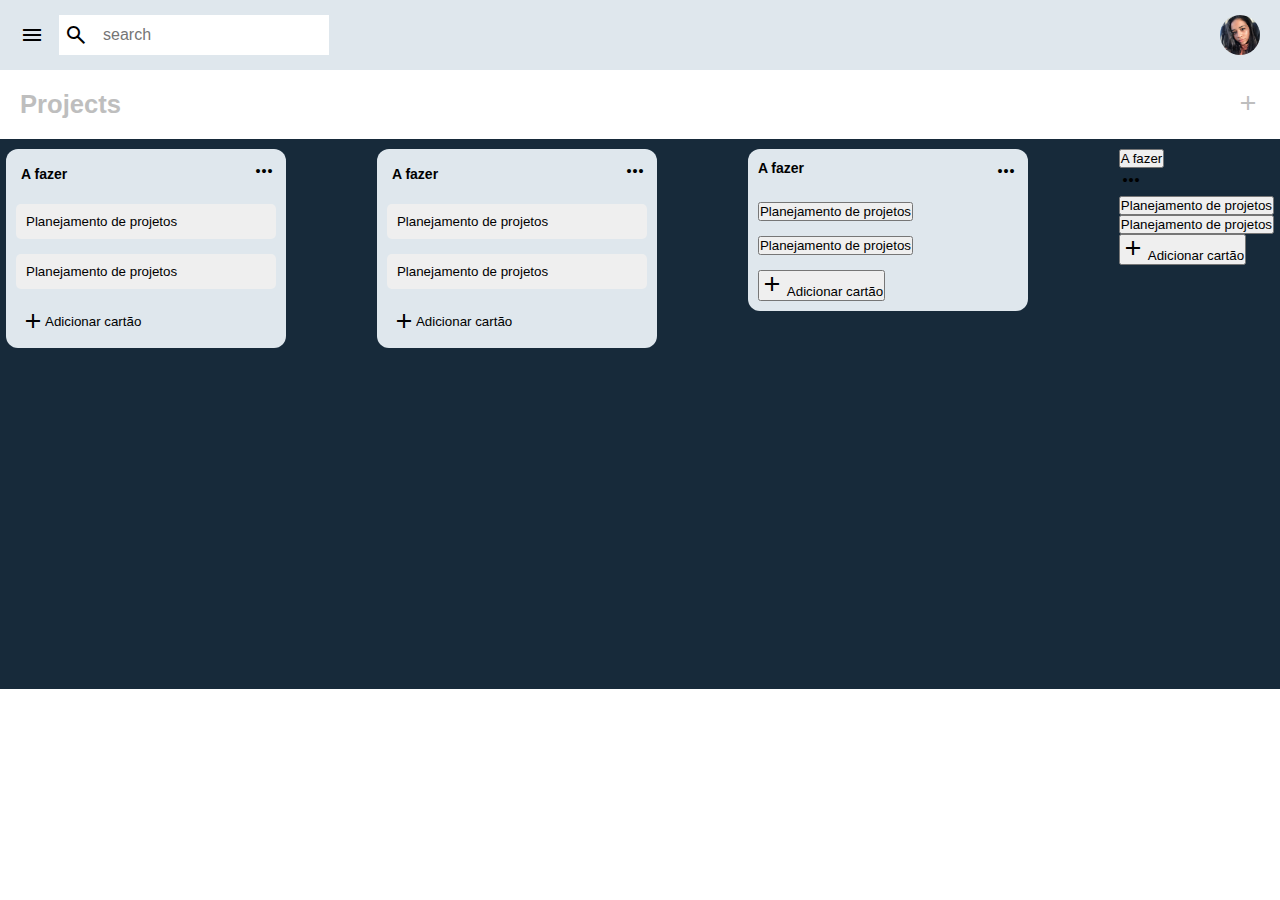
==== dashboard/pages/project.html @ c15d4794 "atualizei o projects" ====
<!DOCTYPE html>
<html lang="pt-br">

<head>
    <meta charset="UTF-8">
    <meta name="viewport" content="width=device-width, initial-scale=1.0">
    <title>Document</title>
    <link rel="stylesheet" href="../css/projects.css">
    <link rel="stylesheet"
        href="https://fonts.googleapis.com/css2?family=Material+Symbols+Outlined:opsz,wght,FILL,GRAD@20..48,100..700,0..1,-50..200" />
</head>

<body>
    <div class="container">
        <header>
            <div class="top">
                <div class="searchBx">
                    <span class="material-symbols-outlined">
                        menu
                    </span>
                    <div class="inputBx">
                        <span class="material-symbols-outlined">
                            search
                        </span>
                        <input type="text" placeholder="search">
                    </div>
                </div>
                <div class="user">
                    <!-- <div class="noti">
                        <span class="material-symbols-outlined">
                            notifications
                        </span>
                    </div> -->
                    <div class="userImg"><img src="../img/eu_crm.webp" alt="fotousuario"></div>
                </div>
            </div>
        </header>
        <section>
            <div class="sessao">
                <h1>Projects</h1>
                <div class="mais">
                    <span class="material-symbols-outlined">
                        add
                    </span>
                </div>
            </div>
        </section>
        <main>
            <div class="coluna1">
                <div class="cartao1">
                    <div class="afazer">
                        <button type="button" class="primeira">
                            A fazer
                        </button>
                    </div>
                    <!-- <div class="afazer">
                        <textarea aria-label="A fazer" class="afazera" dir="auto" style="height: 32px;">A fazer</textarea>
                    </div> -->
                    <div class="icons">
                        <span class="material-symbols-outlined">
                            more_horiz
                        </span>
                    </div>
                </div>
                <div class="cartao2">
                    <button type="button" class="segundo">
                        Planejamento de projetos
                    </button>
                </div>
                <div class="cartao3">
                    <button type="button" class="segundo">
                        Planejamento de projetos
                    </button>
                </div>
                <div class="cartao4">
                        <button type="button" class="add">
                            <span class="material-symbols-outlined">
                                add
                            </span>
                            Adicionar cartão
                        </button>
                </div>
            </div>
            <div class="coluna2">
                <div class="cartao1">
                    <div class="afazer">
                        <button type="button" class="primeira">
                            A fazer
                        </button>
                    </div>
                    <!-- <div class="afazer">
                        <textarea aria-label="A fazer" class="afazera" dir="auto" style="height: 32px;">A fazer</textarea>
                    </div> -->
                    <div class="icons">
                        <span class="material-symbols-outlined">
                            more_horiz
                        </span>
                    </div>
                </div>
                <div class="cartao2">
                    <button type="button" class="segundo">
                        Planejamento de projetos
                    </button>
                </div>
                <div class="cartao3">
                    <button type="button" class="segundo">
                        Planejamento de projetos
                    </button>
                </div>
                <div class="cartao4">
                        <button type="button" class="add">
                            <span class="material-symbols-outlined">
                                add
                            </span>
                            Adicionar cartão
                        </button>
                </div>
            </div>
            <div class="coluna3">
                <div class="cartao1">
                    <div class="afazer">
                        <button type="button" class="primeira">
                            A fazer
                        </button>
                    </div>
                    <!-- <div class="afazer">
                        <textarea aria-label="A fazer" class="afazera" dir="auto" style="height: 32px;">A fazer</textarea>
                    </div> -->
                    <div class="icons">
                        <span class="material-symbols-outlined">
                            more_horiz
                        </span>
                    </div>
                </div>
                <div class="cartao2">
                    <button type="button" class="segundo">
                        Planejamento de projetos
                    </button>
                </div>
                <div class="cartao3">
                    <button type="button" class="segundo">
                        Planejamento de projetos
                    </button>
                </div>
                <div class="cartao4">
                        <button type="button" class="add">
                            <span class="material-symbols-outlined">
                                add
                            </span>
                            Adicionar cartão
                        </button>
                </div>
            </div>
            <div class="coluna4">
                <div class="cartao1">
                    <div class="afazer">
                        <button type="button" class="primeira">
                            A fazer
                        </button>
                    </div>
                    <!-- <div class="afazer">
                        <textarea aria-label="A fazer" class="afazera" dir="auto" style="height: 32px;">A fazer</textarea>
                    </div> -->
                    <div class="icons">
                        <span class="material-symbols-outlined">
                            more_horiz
                        </span>
                    </div>
                </div>
                <div class="cartao2">
                    <button type="button" class="segundo">
                        Planejamento de projetos
                    </button>
                </div>
                <div class="cartao3">
                    <button type="button" class="segundo">
                        Planejamento de projetos
                    </button>
                </div>
                <div class="cartao4">
                        <button type="button" class="add">
                            <span class="material-symbols-outlined">
                                add
                            </span>
                            Adicionar cartão
                        </button>
                </div>
            </div>
        </main> 
    </div>
</body>

</html>
---- dashboard/css/projects.css ----
* {
    margin: 0;
    padding: 0;
    box-sizing: border-box; 
    font-family: Arial, Helvetica, sans-serif;
}

:root {
    --cor-azul: #7698B3;
    --cor-azulc: #83B5D1;
    --cor-azule: #172A3A;
    --cor-bege: #F3D8C7;
    --cor-rosa: #bc8da0;
    --cor-branco: #fff;
    --cor-gray: #dfe7ed;
    --cor-transparente: rgba(0,0,0,.1);
}

::-webkit-scrollbar {
    /* definindo a largura da barra de rolagem.*/
    width: 10px;
}

::-webkit-scrollbar-track {
    /*estilizar a área de fundo da barra de rolagem (a "trilha" da barra de rolagem).*/
    background-color: var(--cor-azul);
}

::-webkit-scrollbar-thumb {
    /*estilizar o "polegar" da barra de rolagem (a parte que o usuário pode arrastar para rolar). */
    background: var(--cor-gray);
    border-radius: 10px;
    border: 1px solid var(--cor-branco);
}

/*start top*/
.container .top {
    position: relative;
    /*Define a posição do elemento .container como "relativa" em relação à sua posição original. */
    width: 100%;
    height: 70px;
    display: flex; 
    /*faz com que ele funcione como um "container flexível". Isso torna mais fácil organizar e alinhar os elementos dentro desse container, seja na horizontal  ou na vertical*/
    justify-content: space-between;
    align-items: center;
    padding: 20px;
    background-color: var(--cor-gray); 
}  

 .container .top .searchBx {
    position: relative;
    display: flex;
    justify-content: center;
    align-items: center;
    gap: 15px;
    cursor: pointer; 
} 

.container .top .searchBx .inputBx {
    position:relative;
    width: 270px;
    height: 40px;
    background: rgb(255, 255, 255);
    display: flex;
    justify-content: flex-start;
    align-items: center;
    gap: 15px;
}

.container .top .searchBx .inputBx span{
    color: var(--cor-black);
    cursor: pointer;
    margin-left: 5px; 
}

.container .top .inputBx input{
    position: relative;
    width: 100%;
    outline: none;
    border: none;
    font-size: 1em;
    margin-right: 10px;
}

.container .top .user {
    /* position: relative; */
    width: 40px;
    height: 40px;
    overflow: hidden; /* o conteúdo que sair do tamanho da caixa será cortado e não será exibido na página.*/
    cursor: pointer;
    border-radius: 50%;
    /* display: flex;
    justify-content: space-between;  */
}

.container .top .user img{
    /* position: absolute; */
    width: 100%;
    height: 100%;
    object-fit: cover;
}

/*start section*/
.container .sessao {
    position: relative;
    width: 100%;
    height: 70%;
    display: flex;
    justify-content: space-between;
    align-items: center;
    padding: 20px;
    color: rgb(190, 190, 190);
    font-size: 0.8em;
} 
 .container main {
    width: 100%;
    height: 550px;
    display: flex;
    justify-content: space-between;
    background-color: var(--cor-azule);
    padding: 10px 6px;
}

.container main .coluna1 {
    position: relative;
    width: 280px;
    display: flex;
    justify-content: space-between;
    align-self: flex-start;
    padding: 10px;
    background-color: var(--cor-gray);
    text-align: left;
    flex-direction: column;
    border-radius: 12px;
    gap: 15px;
}  

.container main .coluna1 .cartao1 {
    display: flex;
    justify-content: space-between; 
    align-content: center;
}

.container main .coluna1 .cartao1 .primeira  {
    font-size: 14px;
    font-weight: 550;
    line-height: 10px;
    cursor: pointer;
    outline: none; 
    border: none;
    background: transparent;
    
}  
 .container main .coluna1 .cartao1 .afazer button.primeira {
    float: right;
    width: 100%;
    height: 30px;
    padding: 5px;
    border-radius: 6px;
    border: none;
}

.container main .coluna1 .add {
    display: flex;
    justify-content: flex-start;
    align-items: center;
    width: 100%;
    cursor: pointer;
    outline: none; 
    border: none;
    background: transparent;
    border-radius: 5px;
    padding: 5px;
}

.container main .coluna1 .segundo {
    width: 100%;
    display: flex;
    justify-content: flex-start;
    align-items: center;
    cursor: pointer;
    outline: none; 
    border: none;
    border-radius: 5px;
    box-shadow: 1px 2px 3px var(rgba(0,0,0,1));
    padding: 10px;
}

.container main .coluna1 .segundo:hover {
    border: 1px solid var(--cor-azule)
}

.container main .coluna1 .button.primeira:hover {
    background: var(--cor-transparente);
    border-radius: 5px;
}

.container main .coluna1 .add:hover {
    background: var(--cor-transparente)
}

/*start column two*/
.container main .coluna2 {
    position: relative;
    width: 280px;
    display: flex;
    justify-content: space-between;
    align-self: flex-start;
    padding: 10px;
    background-color: var(--cor-gray);
    text-align: left;
    flex-direction: column;
    border-radius: 12px;
    gap: 15px;
} 

.container main .coluna2 .cartao1 {
    display: flex;
    justify-content: space-between; 
    align-content: center;
}

.container main .coluna2 .cartao1 .primeira  {
    font-size: 14px;
    font-weight: 550;
    line-height: 10px;
    cursor: pointer;
    outline: none; 
    border: none;
    background: transparent;
}  

.container main .coluna2 .cartao1 .afazer button.primeira {
    float: right;
    width: 100%;
    height: 30px;
    padding: 5px;
    border-radius: 6px;
    border: none;
}

.container main .coluna2 .add {
    display: flex;
    justify-content: flex-start;
    align-items: center;
    width: 100%;
    cursor: pointer;
    outline: none; 
    border: none;
    background: transparent;
    border-radius: 5px;
    padding: 5px;
}

.container main .coluna2 .segundo {
    width: 100%;
    display: flex;
    justify-content: flex-start;
    align-items: center;
    cursor: pointer;
    outline: none; 
    border: none;
    border-radius: 5px;
    box-shadow: 1px 2px 3px var(rgba(0,0,0,1));
    padding: 10px;
}

.container main .coluna2 .segundo:hover {
    border: 1px solid var(--cor-azule)
}

.container main .coluna2 .button.primeira:hover {
    background: var(--cor-transparente);
    border-radius: 5px;
}

.container main .coluna2 .add:hover {
    background: var(--cor-transparente)
}

/*start column three*/
.container main .coluna3 {
    position: relative;
    width: 280px;
    display: flex;
    justify-content: space-between;
    align-self: flex-start;
    padding: 10px;
    background-color: var(--cor-gray);
    text-align: left;
    flex-direction: column;
    border-radius: 12px;
    gap: 15px;
} 

.container main .coluna3 .cartao1 {
    display: flex;
    justify-content: space-between; 
    align-content: center;
}

.container main .coluna3 .cartao1 .primeira  {
    font-size: 14px;
    font-weight: 550;
    line-height: 10px;
    cursor: pointer;
    outline: none; 
    border: none;
    background: transparent;
}
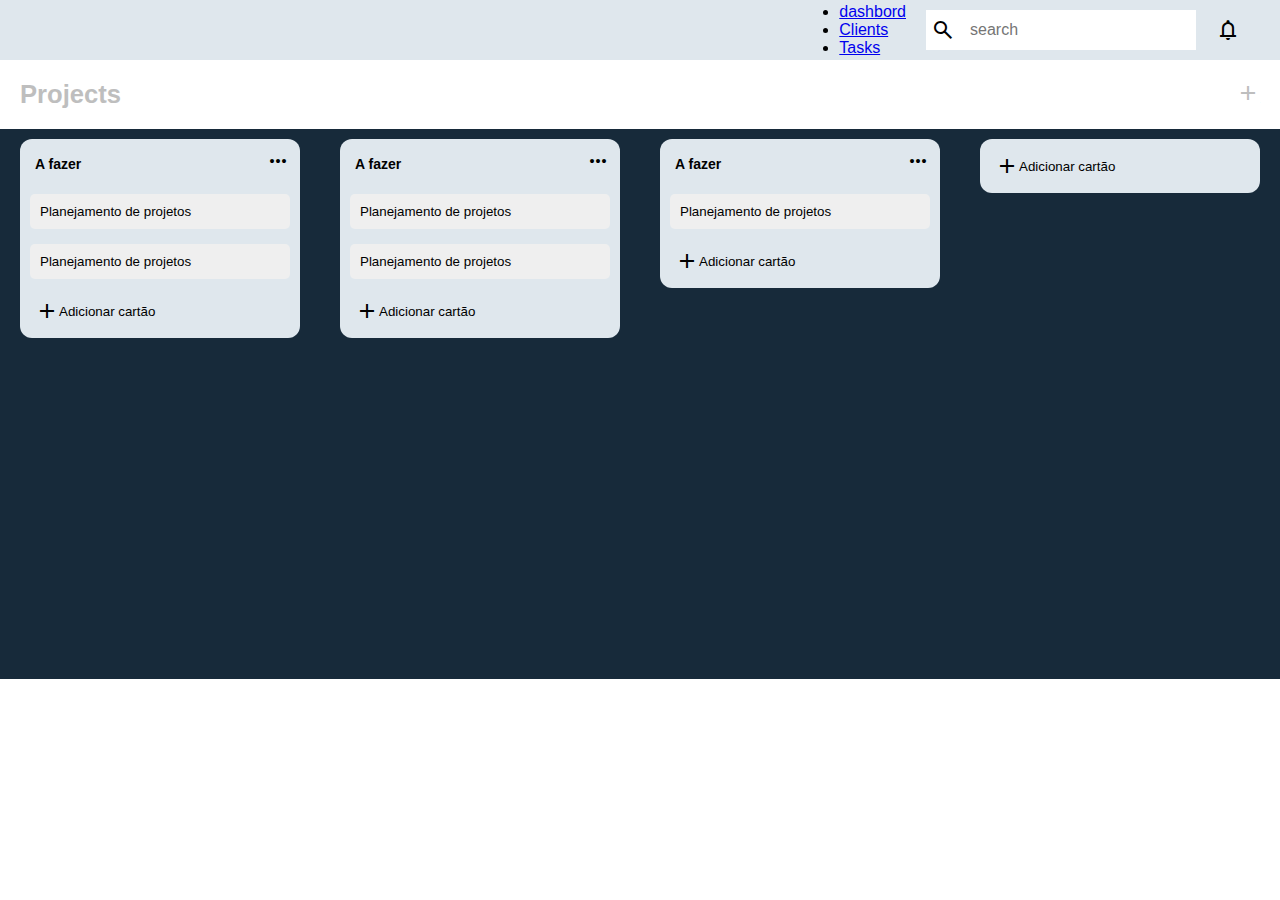
==== commit 0bd9648b: "atualizei" ====
--- a/dashboard/pages/project.html
+++ b/dashboard/pages/project.html
@@ -14,10 +14,19 @@
     <div class="container">
         <header>
             <div class="top">
-                <div class="searchBx">
-                    <span class="material-symbols-outlined">
+                <div class="menu">
+                    <span id="burguer"  class="material-symbols-outlined" onclick="clickMenu()">
                         menu
                     </span>
+                </div>
+                <div id="menu">
+                    <ul>
+                        <li><a href="#">dashbord</a></li>
+                        <li><a href="#">Clients</a></li>
+                        <li><a href="#">Tasks</a></li>
+                    </ul>
+                </div>
+                <div class="searchBx">
                     <div class="inputBx">
                         <span class="material-symbols-outlined">
                             search
@@ -25,12 +34,12 @@
                         <input type="text" placeholder="search">
                     </div>
                 </div>
-                <div class="user">
-                    <!-- <div class="noti">
+                <div class="noti">
                         <span class="material-symbols-outlined">
                             notifications
                         </span>
-                    </div> -->
+                </div> 
+                <div class="user">
                     <div class="userImg"><img src="../img/eu_crm.webp" alt="fotousuario"></div>
                 </div>
             </div>
@@ -137,11 +146,11 @@
                         Planejamento de projetos
                     </button>
                 </div>
-                <div class="cartao3">
+                <!-- <div class="cartao3">
                     <button type="button" class="segundo">
                         Planejamento de projetos
                     </button>
-                </div>
+                </div> -->
                 <div class="cartao4">
                         <button type="button" class="add">
                             <span class="material-symbols-outlined">
@@ -152,42 +161,16 @@
                 </div>
             </div>
             <div class="coluna4">
-                <div class="cartao1">
-                    <div class="afazer">
-                        <button type="button" class="primeira">
-                            A fazer
-                        </button>
-                    </div>
-                    <!-- <div class="afazer">
-                        <textarea aria-label="A fazer" class="afazera" dir="auto" style="height: 32px;">A fazer</textarea>
-                    </div> -->
-                    <div class="icons">
-                        <span class="material-symbols-outlined">
-                            more_horiz
-                        </span>
-                    </div>
-                </div>
-                <div class="cartao2">
-                    <button type="button" class="segundo">
-                        Planejamento de projetos
-                    </button>
-                </div>
-                <div class="cartao3">
-                    <button type="button" class="segundo">
-                        Planejamento de projetos
-                    </button>
-                </div>
-                <div class="cartao4">
                         <button type="button" class="add">
                             <span class="material-symbols-outlined">
                                 add
                             </span>
                             Adicionar cartão
                         </button>
-                </div>
             </div>
         </main> 
     </div>
+    <script src="script.js"></script>
 </body>
 
 </html>--- a/dashboard/css/projects.css
+++ b/dashboard/css/projects.css
@@ -32,21 +32,38 @@
     border-radius: 10px;
     border: 1px solid var(--cor-branco);
 }
+/* 
+::-webkit-scrollbar {
+    width: thin;
+} */
+
 
 /*start top*/
 .container .top {
     position: relative;
     /*Define a posição do elemento .container como "relativa" em relação à sua posição original. */
     width: 100%;
-    height: 70px;
+    height: 60px;
     display: flex; 
     /*faz com que ele funcione como um "container flexível". Isso torna mais fácil organizar e alinhar os elementos dentro desse container, seja na horizontal  ou na vertical*/
-    justify-content: space-between;
+    justify-content: flex-end;
     align-items: center;
     padding: 20px;
-    background-color: var(--cor-gray); 
+    background-color: var(--cor-gray);
+    gap: 20px; 
 }  
-
+/*start menu*/
+.container .top .menu  {
+    display: flex;
+    justify-items: flex-start;
+    align-items: center;
+    cursor: pointer;
+}
+
+.container .top .menu span {
+    margin-right: 900px;
+}
+    
  .container .top .searchBx {
     position: relative;
     display: flex;
@@ -82,6 +99,11 @@
     margin-right: 10px;
 }
 
+.container .top .noti {
+    display: flex;
+    justify-self: flex-end;
+}
+
 .container .top .user {
     /* position: relative; */
     width: 40px;
@@ -112,13 +134,14 @@
     color: rgb(190, 190, 190);
     font-size: 0.8em;
 } 
+/*start main*/
  .container main {
     width: 100%;
     height: 550px;
     display: flex;
     justify-content: space-between;
     background-color: var(--cor-azule);
-    padding: 10px 6px;
+    padding: 10px 20px;
 }
 
 .container main .coluna1 {
@@ -308,3 +331,82 @@
     border: none;
     background: transparent;
 }  
+.container main .coluna3 .cartao1 .afazer button.primeira {
+    float: right;
+    width: 100%;
+    height: 30px;
+    padding: 5px;
+    border-radius: 6px;
+    border: none;
+}
+
+.container main .coluna3 .add {
+    display: flex;
+    justify-content: flex-start;
+    align-items: center;
+    width: 100%;
+    cursor: pointer;
+    outline: none; 
+    border: none;
+    background: transparent;
+    border-radius: 5px;
+    padding: 5px;
+}
+
+.container main .coluna3 .segundo {
+    width: 100%;
+    display: flex;
+    justify-content: flex-start;
+    align-items: center;
+    cursor: pointer;
+    outline: none; 
+    border: none;
+    border-radius: 5px;
+    box-shadow: 1px 2px 3px var(rgba(0,0,0,1));
+    padding: 10px;
+}
+
+.container main .coluna3 .segundo:hover {
+    border: 1px solid var(--cor-azule)
+}
+
+.container main .coluna3 .button.primeira:hover {
+    background: var(--cor-transparente);
+    border-radius: 5px;
+}
+
+.container main .coluna3 .add:hover {
+    background: var(--cor-transparente)
+}
+
+/*start column four*/
+.container main .coluna4 {
+    position: relative;
+    width: 280px;
+    display: flex;
+    justify-content: space-between;
+    align-self: flex-start;
+    padding: 10px;
+    background-color: var(--cor-gray);
+    text-align: left;
+    flex-direction: column;
+    border-radius: 12px;
+    gap: 15px;
+} 
+
+.container main .coluna4 .add {
+    display: flex;
+    justify-content: flex-start;
+    align-items: center;
+    width: 100%;
+    cursor: pointer;
+    outline: none; 
+    border: none;
+    background: transparent;
+    border-radius: 5px;
+    padding: 5px;
+}
+
+.container main .coluna4 .add:hover {
+    background: var(--cor-transparente)
+}
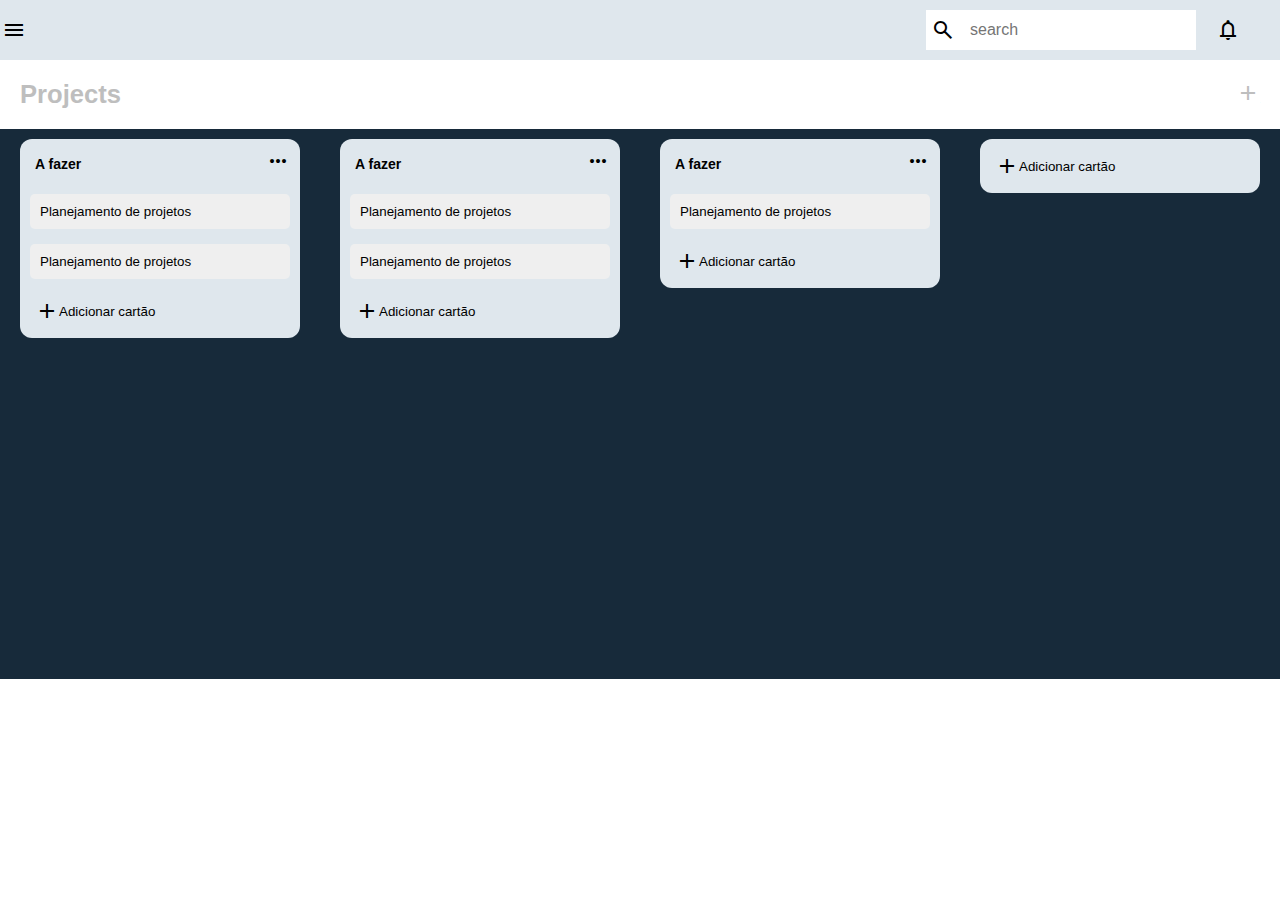
==== commit 10fd66b1: "atualizei menu" ====
--- a/dashboard/pages/project.html
+++ b/dashboard/pages/project.html
@@ -15,16 +15,14 @@
         <header>
             <div class="top">
                 <div class="menu">
-                    <span id="burguer"  class="material-symbols-outlined" onclick="clickMenu()">
-                        menu
-                    </span>
-                </div>
-                <div id="menu">
-                    <ul>
-                        <li><a href="#">dashbord</a></li>
-                        <li><a href="#">Clients</a></li>
-                        <li><a href="#">Tasks</a></li>
-                    </ul>
+                    <span id="burguer"  class="material-symbols-outlined" onclick="clickMenu()">menu</span>
+                    <nav id="lista">
+                        <ul>
+                            <li><a href="#">Dashbord</a></li>
+                            <li><a href="#">Clients</a></li>
+                            <li><a href="#">Tasks</a></li>
+                        </ul>
+                    </nav> 
                 </div>
                 <div class="searchBx">
                     <div class="inputBx">
@@ -41,7 +39,7 @@
                 </div> 
                 <div class="user">
                     <div class="userImg"><img src="../img/eu_crm.webp" alt="fotousuario"></div>
-                </div>
+                </div> 
             </div>
         </header>
         <section>
--- a/dashboard/css/projects.css
+++ b/dashboard/css/projects.css
@@ -60,8 +60,32 @@
     cursor: pointer;
 }
 
+.container .top .menu ul {
+    list-style-type: none;
+}
+
+.container .top .menu ul li a {
+    display: block;
+    text-decoration: none;
+    text-align: center;
+    background-color: var(--cor-rosa);
+    color: #fff;
+    border-top: 1px solid var(--cor-branco);
+    padding: 10px 50px;
+}
+.container .top nav {
+    display: none;
+    position: fixed;
+    will-change: top;
+    top: 52px;
+    z-index: 2;
+
+}
+
 .container .top .menu span {
-    margin-right: 900px;
+    margin-right: 880px;
+    display: block;
+    text-align: center;
 }
     
  .container .top .searchBx {
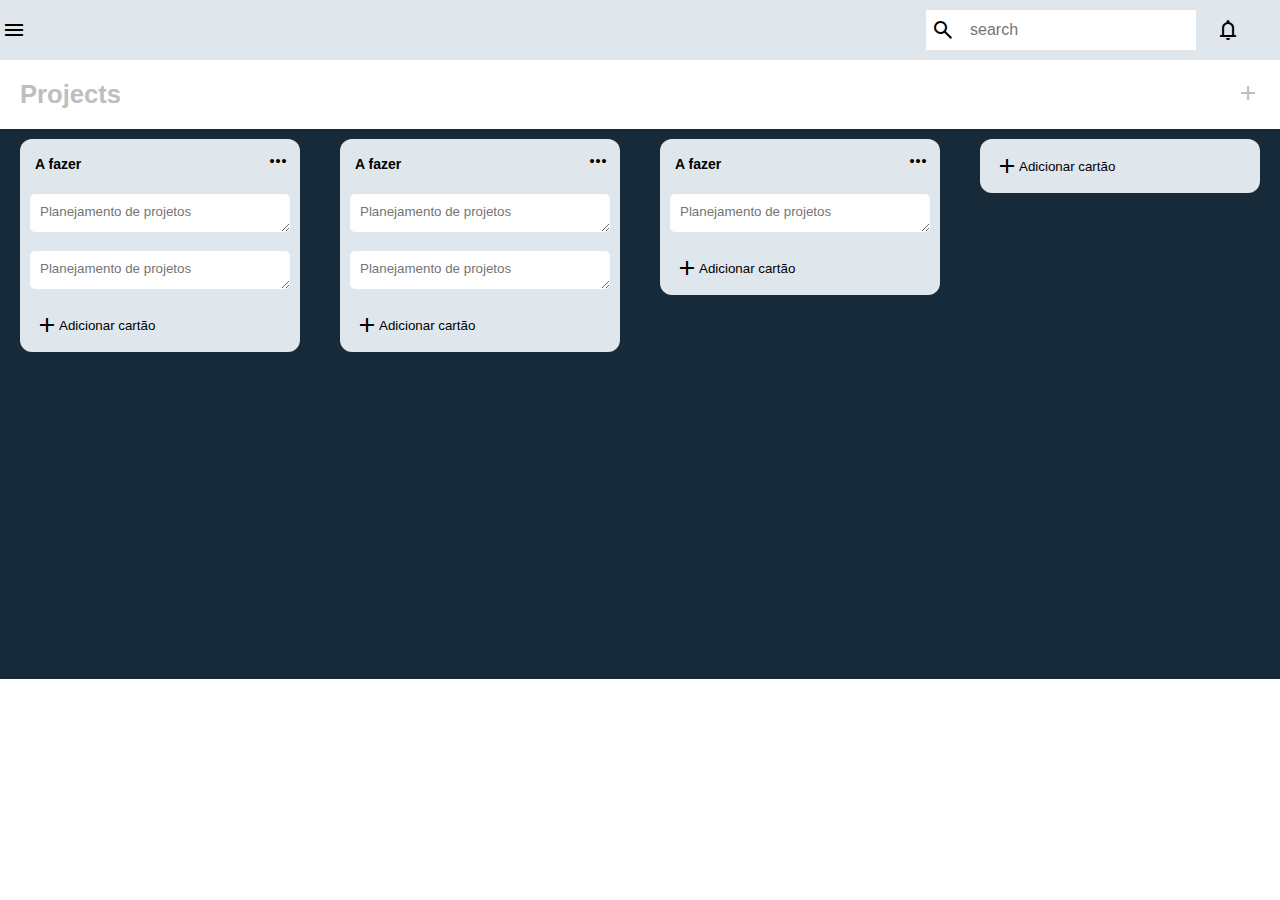
==== commit ae5fcf68: "atualizações pg projects" ====
--- a/dashboard/pages/project.html
+++ b/dashboard/pages/project.html
@@ -15,14 +15,14 @@
         <header>
             <div class="top">
                 <div class="menu">
-                    <span id="burguer"  class="material-symbols-outlined" onclick="clickMenu()">menu</span>
+                    <span id="burguer" class="material-symbols-outlined" onclick="clickMenu()">menu</span>
                     <nav id="lista">
                         <ul>
-                            <li><a href="#">Dashbord</a></li>
+                            <li><a href="../index.html">Dashbord</a></li>
                             <li><a href="#">Clients</a></li>
                             <li><a href="#">Tasks</a></li>
                         </ul>
-                    </nav> 
+                    </nav>
                 </div>
                 <div class="searchBx">
                     <div class="inputBx">
@@ -33,13 +33,13 @@
                     </div>
                 </div>
                 <div class="noti">
-                        <span class="material-symbols-outlined">
-                            notifications
-                        </span>
-                </div> 
+                    <span class="material-symbols-outlined">
+                        notifications
+                    </span>
+                </div>
                 <div class="user">
                     <div class="userImg"><img src="../img/eu_crm.webp" alt="fotousuario"></div>
-                </div> 
+                </div>
             </div>
         </header>
         <section>
@@ -70,22 +70,20 @@
                     </div>
                 </div>
                 <div class="cartao2">
-                    <button type="button" class="segundo">
-                        Planejamento de projetos
-                    </button>
+                    <div class="cartao2">
+                        <textarea class="mytext" name="col3" id="col3" cols="30" rows="3" placeholder="Planejamento de projetos"></textarea>
+                    </div>
                 </div>
                 <div class="cartao3">
-                    <button type="button" class="segundo">
-                        Planejamento de projetos
-                    </button>
+                    <textarea class="mytext" name="col3" id="col3" cols="30" rows="3" placeholder="Planejamento de projetos"></textarea>
                 </div>
                 <div class="cartao4">
-                        <button type="button" class="add">
-                            <span class="material-symbols-outlined">
-                                add
-                            </span>
-                            Adicionar cartão
-                        </button>
+                    <button type="button" class="add">
+                        <span class="material-symbols-outlined">
+                            add
+                        </span>
+                        Adicionar cartão
+                    </button>
                 </div>
             </div>
             <div class="coluna2">
@@ -105,22 +103,18 @@
                     </div>
                 </div>
                 <div class="cartao2">
-                    <button type="button" class="segundo">
-                        Planejamento de projetos
-                    </button>
+                    <textarea class="mytext" name="col3" id="col3" cols="30" rows="3" placeholder="Planejamento de projetos"></textarea>
                 </div>
                 <div class="cartao3">
-                    <button type="button" class="segundo">
-                        Planejamento de projetos
-                    </button>
+                    <textarea class="mytext" name="col3" id="col3" cols="30" rows="3" placeholder="Planejamento de projetos"></textarea>
                 </div>
                 <div class="cartao4">
-                        <button type="button" class="add">
-                            <span class="material-symbols-outlined">
-                                add
-                            </span>
-                            Adicionar cartão
-                        </button>
+                    <button type="button" class="add">
+                        <span class="material-symbols-outlined">
+                            add
+                        </span>
+                        Adicionar cartão
+                    </button>
                 </div>
             </div>
             <div class="coluna3">
@@ -140,9 +134,10 @@
                     </div>
                 </div>
                 <div class="cartao2">
-                    <button type="button" class="segundo">
+                    <textarea class="mytext" name="col3" id="col3" cols="30" rows="3" placeholder="Planejamento de projetos"></textarea>
+                    <!-- <button type="button" class="segundo">
                         Planejamento de projetos
-                    </button>
+                    </button> -->
                 </div>
                 <!-- <div class="cartao3">
                     <button type="button" class="segundo">
@@ -150,23 +145,23 @@
                     </button>
                 </div> -->
                 <div class="cartao4">
-                        <button type="button" class="add">
-                            <span class="material-symbols-outlined">
-                                add
-                            </span>
-                            Adicionar cartão
-                        </button>
+                    <button type="button" class="add">
+                        <span class="material-symbols-outlined">
+                            add
+                        </span>
+                        Adicionar cartão
+                    </button>
                 </div>
             </div>
             <div class="coluna4">
-                        <button type="button" class="add">
-                            <span class="material-symbols-outlined">
-                                add
-                            </span>
-                            Adicionar cartão
-                        </button>
+                <button type="button" class="add">
+                    <span class="material-symbols-outlined">
+                        add
+                    </span>
+                    Adicionar cartão
+                </button>
             </div>
-        </main> 
+        </main>
     </div>
     <script src="script.js"></script>
 </body>
--- a/dashboard/css/projects.css
+++ b/dashboard/css/projects.css
@@ -79,7 +79,6 @@
     will-change: top;
     top: 52px;
     z-index: 2;
-
 }
 
 .container .top .menu span {
@@ -220,21 +219,15 @@
     padding: 5px;
 }
 
-.container main .coluna1 .segundo {
-    width: 100%;
-    display: flex;
-    justify-content: flex-start;
-    align-items: center;
-    cursor: pointer;
-    outline: none; 
-    border: none;
-    border-radius: 5px;
-    box-shadow: 1px 2px 3px var(rgba(0,0,0,1));
-    padding: 10px;
-}
-
-.container main .coluna1 .segundo:hover {
-    border: 1px solid var(--cor-azule)
+.container main .coluna1 textarea {
+    width: 100%;
+    height: 38px;
+    border-radius: 5px;
+    border: none;
+    padding: 10px;
+    cursor: pointer;
+    outline: none
+
 }
 
 .container main .coluna1 .button.primeira:hover {
@@ -299,21 +292,15 @@
     padding: 5px;
 }
 
-.container main .coluna2 .segundo {
-    width: 100%;
-    display: flex;
-    justify-content: flex-start;
-    align-items: center;
-    cursor: pointer;
-    outline: none; 
-    border: none;
-    border-radius: 5px;
-    box-shadow: 1px 2px 3px var(rgba(0,0,0,1));
-    padding: 10px;
-}
-
-.container main .coluna2 .segundo:hover {
-    border: 1px solid var(--cor-azule)
+.container main .coluna2 textarea {
+    width: 100%;
+    height: 38px;
+    border-radius: 5px;
+    border: none;
+    padding: 10px;
+    cursor: pointer;
+    outline: none;
+
 }
 
 .container main .coluna2 .button.primeira:hover {
@@ -376,8 +363,18 @@
     border-radius: 5px;
     padding: 5px;
 }
-
-.container main .coluna3 .segundo {
+.container main .coluna3 textarea {
+    width: 100%;
+    height: 38px;
+    border-radius: 5px;
+    border: none;
+    padding: 10px;
+    cursor: pointer;
+    outline: none;
+
+}
+
+/* .container main .coluna3 .segundo {
     width: 100%;
     display: flex;
     justify-content: flex-start;
@@ -388,7 +385,7 @@
     border-radius: 5px;
     box-shadow: 1px 2px 3px var(rgba(0,0,0,1));
     padding: 10px;
-}
+} */
 
 .container main .coluna3 .segundo:hover {
     border: 1px solid var(--cor-azule)
@@ -417,7 +414,11 @@
     border-radius: 12px;
     gap: 15px;
 } 
-
+.container main .coluna4 textarea {
+    height: 37px;
+    border-radius: 5px;
+    border: none;
+}
 .container main .coluna4 .add {
     display: flex;
     justify-content: flex-start;
